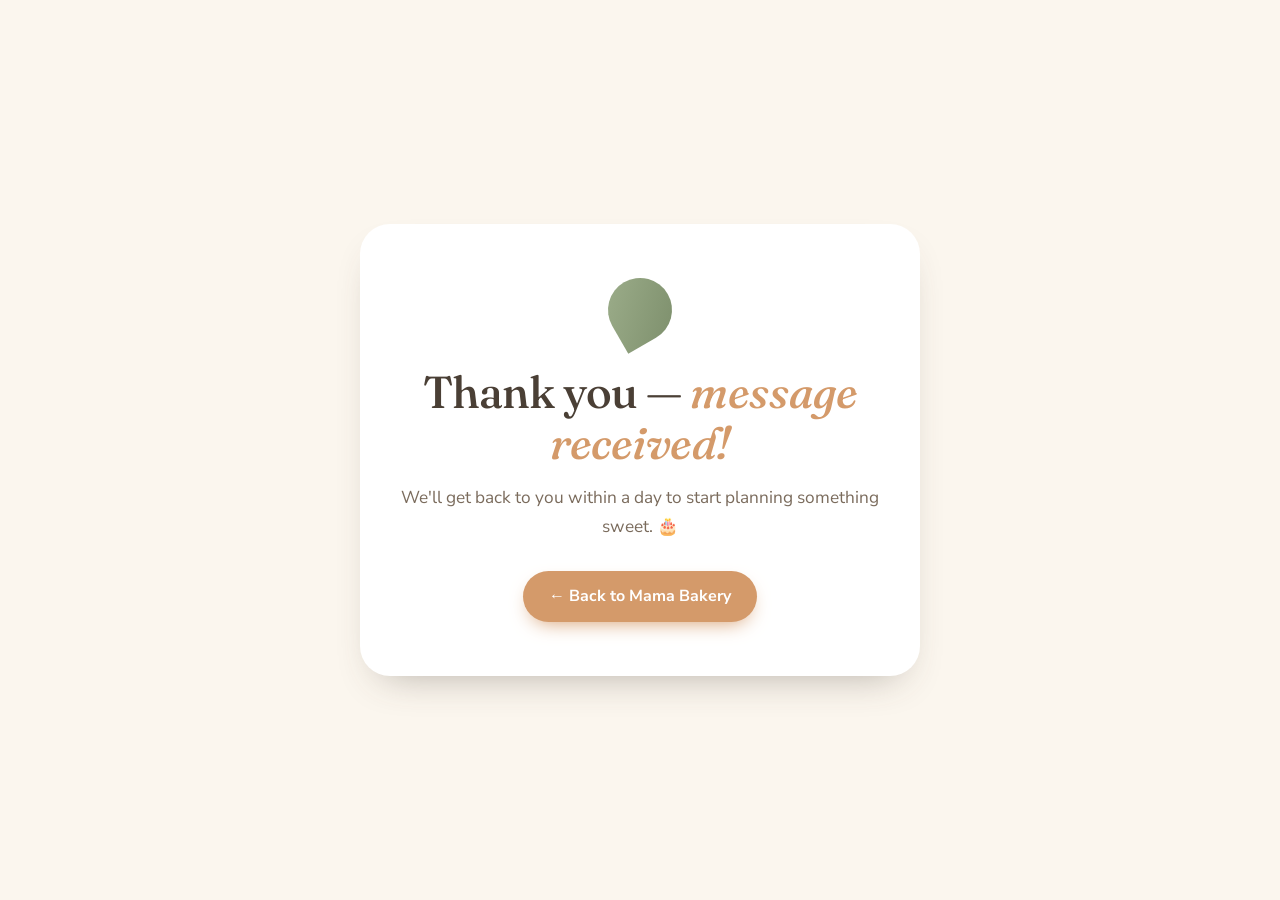
==== thanks.html @ 02910aab "feat: switch contact form to Netlify Forms + branded thanks page - form: data-netlify, form-name hid" ====
<!DOCTYPE html>
<html lang="en">
<head>
<meta charset="UTF-8" />
<meta name="viewport" content="width=device-width, initial-scale=1.0" />
<meta name="robots" content="noindex" />
<title>Thank you · Mama Bakery</title>
<link rel="preconnect" href="https://fonts.googleapis.com" />
<link rel="preconnect" href="https://fonts.gstatic.com" crossorigin />
<link href="https://fonts.googleapis.com/css2?family=Fraunces:ital,opsz,wght@0,9..144,400;0,9..144,500;0,9..144,600;1,9..144,400&family=Nunito+Sans:wght@300;400;600;700&display=swap" rel="stylesheet" />
<link rel="stylesheet" href="css/styles.css" />
<style>
  .thanks{min-height:100vh;display:grid;place-items:center;text-align:center;padding:40px 24px}
  .thanks .card{max-width:560px;background:#fff;border-radius:30px;padding:54px 40px;box-shadow:var(--shadow)}
  .thanks .leaf-big{width:64px;height:64px;border-radius:50% 50% 50% 0;background:linear-gradient(135deg,var(--sage),var(--sage-deep));margin:0 auto 24px;transform:rotate(-30deg)}
  .thanks h1{font-size:clamp(2rem,4vw,2.8rem);margin-bottom:14px}
  .thanks h1 em{font-style:italic;color:var(--apricot-deep)}
  .thanks p{color:var(--ink-soft);font-size:1.08rem;margin-bottom:30px}
  .thanks .btn{font-size:1rem}
</style>
</head>
<body>
  <div class="thanks">
    <div class="card">
      <div class="leaf-big"></div>
      <h1>Thank you — <em>message received!</em></h1>
      <p>We'll get back to you within a day to start planning something sweet. 🎂</p>
      <a class="btn" href="/">← Back to Mama Bakery</a>
    </div>
  </div>
</body>
</html>
---- css/styles.css ----
:root{
  --cream:#FBF6EE; --cream-2:#F4EADB; --apricot:#E7B58C; --apricot-deep:#D49A6A;
  --oat:#E9DCC6; --sage:#9DAE8B; --sage-deep:#7C8E6B; --ink:#4A3F35; --ink-soft:#7A6B5C;
  --shadow:0 18px 40px -22px rgba(74,63,53,.45);
}
*{margin:0;padding:0;box-sizing:border-box}
html{scroll-behavior:smooth}
body{font-family:'Nunito Sans',sans-serif;color:var(--ink);background:var(--cream);line-height:1.7;-webkit-font-smoothing:antialiased}
h1,h2,h3,.serif{font-family:'Fraunces',serif;font-weight:500;line-height:1.15;letter-spacing:-.01em}
.wrap{max-width:1140px;margin:0 auto;padding:0 28px}
a{color:inherit;text-decoration:none}
.tag{display:inline-block;font-size:.74rem;letter-spacing:.22em;text-transform:uppercase;color:var(--sage-deep);font-weight:700}
img{max-width:100%;display:block}

/* NAV */
header{position:sticky;top:0;z-index:50;background:rgba(251,246,238,.82);backdrop-filter:blur(10px);border-bottom:1px solid var(--oat)}
nav{display:flex;align-items:center;justify-content:space-between;height:76px;gap:18px}
.brand{font-family:'Fraunces',serif;font-size:1.45rem;font-weight:600;display:flex;align-items:center;gap:10px}
.brand .leaf{width:30px;height:30px;border-radius:50% 50% 50% 0;background:linear-gradient(135deg,var(--sage),var(--sage-deep));display:inline-block;transform:rotate(-30deg);flex-shrink:0}
.navlinks{display:flex;gap:34px;font-size:.96rem;margin-left:auto}
.navlinks a{position:relative;padding:4px 0;color:var(--ink-soft);transition:color .2s}
.navlinks a:hover{color:var(--ink)}
.btn{display:inline-block;background:var(--apricot-deep);color:#fff;padding:12px 26px;border-radius:999px;font-weight:700;font-size:.92rem;transition:transform .2s,box-shadow .2s;box-shadow:0 8px 20px -8px var(--apricot-deep)}
.btn:hover{transform:translateY(-2px);box-shadow:0 12px 26px -8px var(--apricot-deep)}
.btn.ghost{background:transparent;color:var(--ink);border:1.5px solid var(--apricot);box-shadow:none}
.nav-toggle{display:none;background:none;border:none;font-size:1.6rem;color:var(--ink);cursor:pointer;line-height:1}
@media(max-width:860px){
  .navlinks{display:none;position:absolute;top:76px;left:0;right:0;flex-direction:column;gap:0;background:var(--cream);border-bottom:1px solid var(--oat);margin-left:0;padding:8px 0}
  .navlinks.open{display:flex}
  .navlinks a{padding:14px 28px;border-top:1px solid var(--oat)}
  .nav-toggle{display:block;margin-left:auto}
  .nav-cta{display:none}
}

/* SHARED SECTION SCAFFOLD */
section.pad{padding:84px 0}
.sec-head{text-align:center;max-width:620px;margin:0 auto 48px}
.sec-head h2{font-size:clamp(2rem,3.6vw,2.8rem);margin:12px 0}
.sec-head p{color:var(--ink-soft)}

/* HERO */
.hero{padding:72px 0 60px}
.hero-grid{display:grid;grid-template-columns:1.05fr .95fr;gap:56px;align-items:center}
.hero h1{font-size:clamp(2.6rem,5vw,4rem);margin:18px 0 20px}
.hero h1 em{font-style:italic;color:var(--apricot-deep)}
.hero p.lead{font-size:1.12rem;color:var(--ink-soft);max-width:30ch;margin-bottom:30px}
.hero-cta{display:flex;gap:14px;flex-wrap:wrap}
.hero-img{position:relative;aspect-ratio:4/4.4;border-radius:30px;overflow:hidden;box-shadow:var(--shadow);
  background:
    radial-gradient(circle at 30% 30%, #fff7ee 0 18%, transparent 19%),
    linear-gradient(150deg,var(--oat),var(--apricot) 60%,var(--apricot-deep))}
.hero-img img{width:100%;height:100%;object-fit:cover}
.hero-img .ph{position:absolute;inset:0;display:flex;align-items:flex-end;justify-content:center;padding:22px;font-size:.78rem;color:rgba(74,63,53,.55);letter-spacing:.12em;text-transform:uppercase}
.hero-img .cake{position:absolute;top:50%;left:50%;transform:translate(-50%,-50%);font-size:8rem;filter:drop-shadow(0 14px 18px rgba(0,0,0,.18))}
.float-badge{position:absolute;bottom:24px;left:-22px;background:#fff;border-radius:18px;padding:14px 18px;box-shadow:var(--shadow);font-size:.84rem;display:flex;align-items:center;gap:10px}
.float-badge b{font-family:'Fraunces',serif}
@media(max-width:860px){.hero-grid{grid-template-columns:1fr;gap:34px}.float-badge{left:14px}}

/* VALUES */
.values{background:var(--cream-2);border-top:1px solid var(--oat);border-bottom:1px solid var(--oat)}
.values .wrap{display:flex;justify-content:space-between;flex-wrap:wrap;gap:18px;padding-top:26px;padding-bottom:26px}
.value{display:flex;align-items:center;gap:12px;font-weight:600;color:var(--ink-soft);flex:1 1 200px}
.value .ic{width:42px;height:42px;border-radius:50%;background:#fff;display:grid;place-items:center;font-size:1.2rem;box-shadow:0 6px 14px -8px rgba(0,0,0,.25)}

/* FOOTER */
footer{background:var(--ink);color:#E9DCC6;padding:46px 0;text-align:center}
footer .brand{justify-content:center;color:#fff;margin-bottom:12px}
footer p{color:rgba(233,220,198,.7);font-size:.9rem}
footer .fineprint{margin-top:8px}

/* MENU */
.menu-grid{display:grid;grid-template-columns:repeat(2,1fr);gap:26px}
.m-card{background:#fff;border-radius:24px;overflow:hidden;box-shadow:var(--shadow);display:flex;flex-direction:column;transition:transform .25s}
.m-card:hover{transform:translateY(-6px)}
.m-thumb{aspect-ratio:16/10;position:relative;display:grid;place-items:center;font-size:4rem}
.m-thumb img{width:100%;height:100%;object-fit:cover}
.m1{background:linear-gradient(140deg,#F6DCC4,#E7B58C)}
.m2{background:linear-gradient(140deg,#EAE2CC,#C9D3B4)}
.m3{background:linear-gradient(140deg,#F3D9D2,#E9B6A8)}
.m4{background:linear-gradient(140deg,#E7DECB,#D9C39A)}
.m-body{padding:22px 24px 26px;flex:1;display:flex;flex-direction:column}
.m-body h3{font-size:1.4rem;display:flex;justify-content:space-between;align-items:baseline;gap:12px}
.price{font-family:'Nunito Sans',sans-serif;font-weight:700;color:var(--apricot-deep);font-size:1.05rem;white-space:nowrap}
.m-body p{color:var(--ink-soft);font-size:.96rem;margin-top:8px}
.m-list{margin-top:14px;display:flex;flex-direction:column;gap:7px;font-size:.92rem}
.m-list .row{display:flex;justify-content:space-between;border-bottom:1px dashed var(--oat);padding-bottom:6px;color:var(--ink-soft)}
.m-list .row b{color:var(--ink)}
@media(max-width:760px){.menu-grid{grid-template-columns:1fr}}

/* GALLERY */
.gal{background:var(--cream-2)}
.gal-grid{display:grid;grid-template-columns:repeat(4,1fr);gap:16px}
.g{aspect-ratio:1;border-radius:18px;display:grid;place-items:center;font-size:2.6rem;color:rgba(255,255,255,.85);box-shadow:var(--shadow);overflow:hidden}
.g img{width:100%;height:100%;object-fit:cover}
.g:nth-child(1){background:linear-gradient(135deg,#E7B58C,#D49A6A)}
.g:nth-child(2){background:linear-gradient(135deg,#C9D3B4,#9DAE8B)}
.g:nth-child(3){background:linear-gradient(135deg,#F3D9D2,#E9B6A8)}
.g:nth-child(4){background:linear-gradient(135deg,#E9DCC6,#D9C39A)}
.g:nth-child(5){background:linear-gradient(135deg,#D9C39A,#E7B58C)}
.g:nth-child(6){background:linear-gradient(135deg,#9DAE8B,#7C8E6B)}
.g:nth-child(7){background:linear-gradient(135deg,#E9B6A8,#D49A6A)}
.g:nth-child(8){background:linear-gradient(135deg,#C9D3B4,#E9DCC6)}
@media(max-width:760px){.gal-grid{grid-template-columns:repeat(2,1fr)}}

/* ABOUT */
.about-grid{display:grid;grid-template-columns:.9fr 1.1fr;gap:50px;align-items:center}
.about-img{aspect-ratio:1;border-radius:28px;background:linear-gradient(150deg,var(--oat),var(--sage));display:grid;place-items:center;font-size:6rem;box-shadow:var(--shadow);overflow:hidden}
.about-img img{width:100%;height:100%;object-fit:cover}
.about-grid h2{font-size:clamp(1.9rem,3.4vw,2.6rem);margin-bottom:18px}
.about-grid p{color:var(--ink-soft);margin-bottom:16px}
.sig{font-family:'Fraunces',serif;font-style:italic;font-size:1.5rem;color:var(--apricot-deep)}
@media(max-width:760px){.about-grid{grid-template-columns:1fr}}

/* CONTACT */
.contact{background:linear-gradient(160deg,var(--apricot) -10%,var(--apricot-deep));color:#fff}
.contact .sec-head h2,.contact .sec-head p{color:#fff}
.contact .tag{color:rgba(255,255,255,.85)}
.c-grid{display:grid;grid-template-columns:1fr 1fr;gap:44px;align-items:start}
.c-info p{margin-bottom:18px;color:rgba(255,255,255,.92)}
.c-info .line{display:flex;align-items:center;gap:14px;margin-bottom:16px;font-weight:600}
.c-info .line a{color:#fff}
.c-info .line a:hover{text-decoration:underline}
.c-info .line .ic{width:44px;height:44px;border-radius:50%;background:rgba(255,255,255,.18);display:grid;place-items:center;font-size:1.15rem;flex-shrink:0}
.socials{display:flex;gap:14px;margin-top:26px}
.socials a{width:46px;height:46px;border-radius:14px;background:rgba(255,255,255,.16);display:grid;place-items:center;font-size:1.15rem;transition:background .2s,transform .2s}
.socials a:hover{background:rgba(255,255,255,.3);transform:translateY(-3px)}
.contact form{background:#fff;border-radius:24px;padding:30px;box-shadow:var(--shadow)}
.contact form label{display:block;font-size:.85rem;font-weight:700;color:var(--ink);margin:0 0 7px}
.contact form input,.contact form textarea,.contact form select{width:100%;padding:13px 16px;border:1.5px solid var(--oat);border-radius:14px;font-family:inherit;font-size:.95rem;margin-bottom:18px;background:var(--cream);color:var(--ink)}
.contact form input:focus,.contact form textarea:focus,.contact form select:focus{outline:none;border-color:var(--apricot-deep)}
.contact form textarea{resize:vertical;min-height:110px}
.contact form .btn{width:100%;border:none;cursor:pointer;font-family:inherit;font-size:1rem}
@media(max-width:760px){.c-grid{grid-template-columns:1fr}}
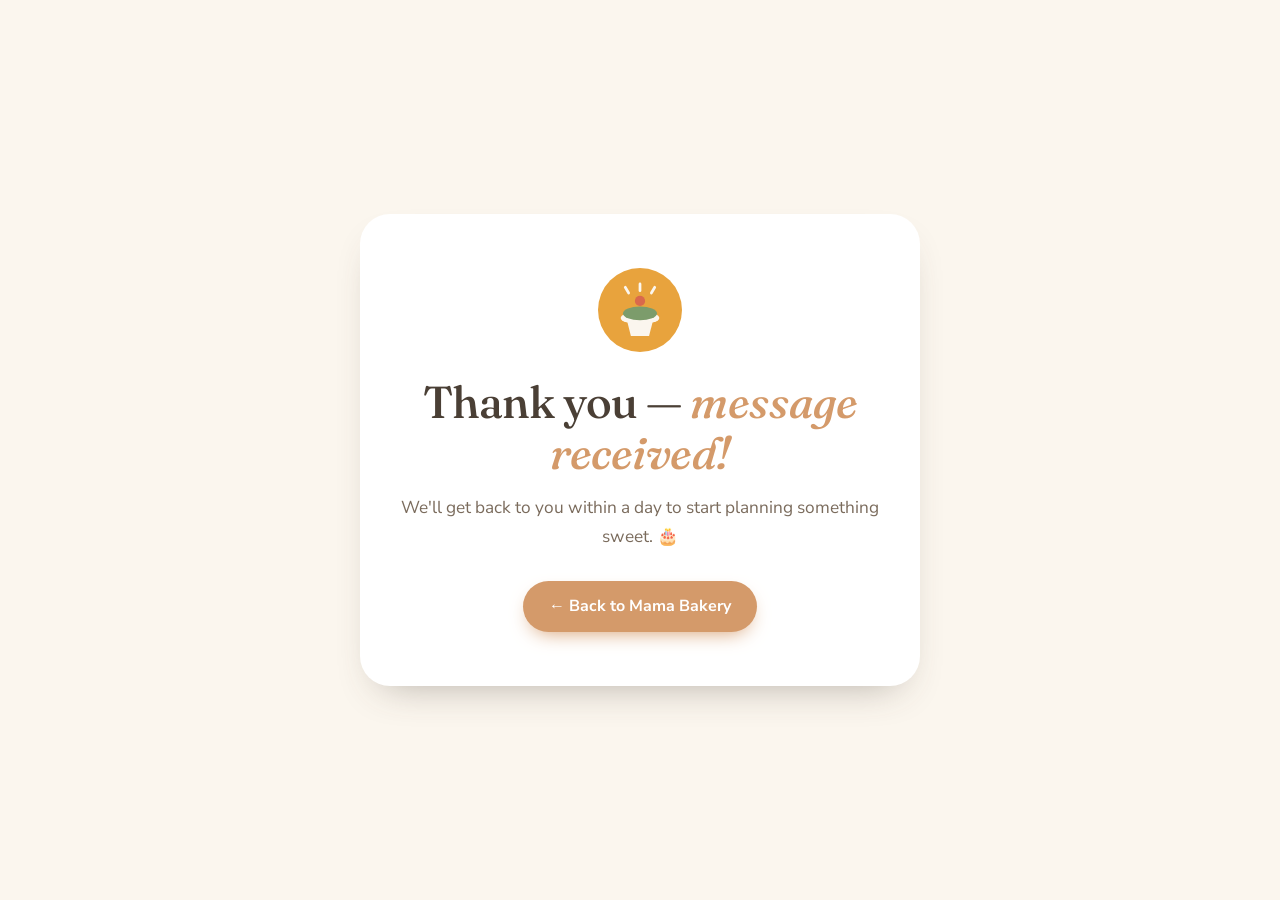
==== commit cb9ff18f: "brand: add Mama Bakery logo icon to nav, footer, thanks page + favicon Co-Authored-By: Claude Opus 4" ====
--- a/thanks.html
+++ b/thanks.html
@@ -5,6 +5,8 @@
 <meta name="viewport" content="width=device-width, initial-scale=1.0" />
 <meta name="robots" content="noindex" />
 <title>Thank you · Mama Bakery</title>
+<link rel="icon" href="images/favicon.svg" type="image/svg+xml" />
+<link rel="apple-touch-icon" href="images/apple-touch-icon.png" />
 <link rel="preconnect" href="https://fonts.googleapis.com" />
 <link rel="preconnect" href="https://fonts.gstatic.com" crossorigin />
 <link href="https://fonts.googleapis.com/css2?family=Fraunces:ital,opsz,wght@0,9..144,400;0,9..144,500;0,9..144,600;1,9..144,400&family=Nunito+Sans:wght@300;400;600;700&display=swap" rel="stylesheet" />
@@ -12,7 +14,7 @@
 <style>
   .thanks{min-height:100vh;display:grid;place-items:center;text-align:center;padding:40px 24px}
   .thanks .card{max-width:560px;background:#fff;border-radius:30px;padding:54px 40px;box-shadow:var(--shadow)}
-  .thanks .leaf-big{width:64px;height:64px;border-radius:50% 50% 50% 0;background:linear-gradient(135deg,var(--sage),var(--sage-deep));margin:0 auto 24px;transform:rotate(-30deg)}
+  .thanks .leaf-big{width:84px;height:84px;margin:0 auto 24px;display:block}
   .thanks h1{font-size:clamp(2rem,4vw,2.8rem);margin-bottom:14px}
   .thanks h1 em{font-style:italic;color:var(--apricot-deep)}
   .thanks p{color:var(--ink-soft);font-size:1.08rem;margin-bottom:30px}
@@ -22,7 +24,7 @@
 <body>
   <div class="thanks">
     <div class="card">
-      <div class="leaf-big"></div>
+      <img class="leaf-big" src="images/logo-icon.svg" alt="Mama Bakery" />
       <h1>Thank you — <em>message received!</em></h1>
       <p>We'll get back to you within a day to start planning something sweet. 🎂</p>
       <a class="btn" href="/">← Back to Mama Bakery</a>
--- a/css/styles.css
+++ b/css/styles.css
@@ -16,7 +16,7 @@
 header{position:sticky;top:0;z-index:50;background:rgba(251,246,238,.82);backdrop-filter:blur(10px);border-bottom:1px solid var(--oat)}
 nav{display:flex;align-items:center;justify-content:space-between;height:76px;gap:18px}
 .brand{font-family:'Fraunces',serif;font-size:1.45rem;font-weight:600;display:flex;align-items:center;gap:10px}
-.brand .leaf{width:30px;height:30px;border-radius:50% 50% 50% 0;background:linear-gradient(135deg,var(--sage),var(--sage-deep));display:inline-block;transform:rotate(-30deg);flex-shrink:0}
+.brand .leaf{width:34px;height:34px;display:inline-block;flex-shrink:0}
 .navlinks{display:flex;gap:34px;font-size:.96rem;margin-left:auto}
 .navlinks a{position:relative;padding:4px 0;color:var(--ink-soft);transition:color .2s}
 .navlinks a:hover{color:var(--ink)}
@@ -89,7 +89,7 @@
 
 /* GALLERY */
 .gal{background:var(--cream-2)}
-.gal-grid{display:grid;grid-template-columns:repeat(4,1fr);gap:16px}
+.gal-grid{display:grid;grid-template-columns:repeat(3,1fr);gap:16px}
 .g{aspect-ratio:1;border-radius:18px;display:grid;place-items:center;font-size:2.6rem;color:rgba(255,255,255,.85);box-shadow:var(--shadow);overflow:hidden}
 .g img{width:100%;height:100%;object-fit:cover}
 .g:nth-child(1){background:linear-gradient(135deg,#E7B58C,#D49A6A)}
